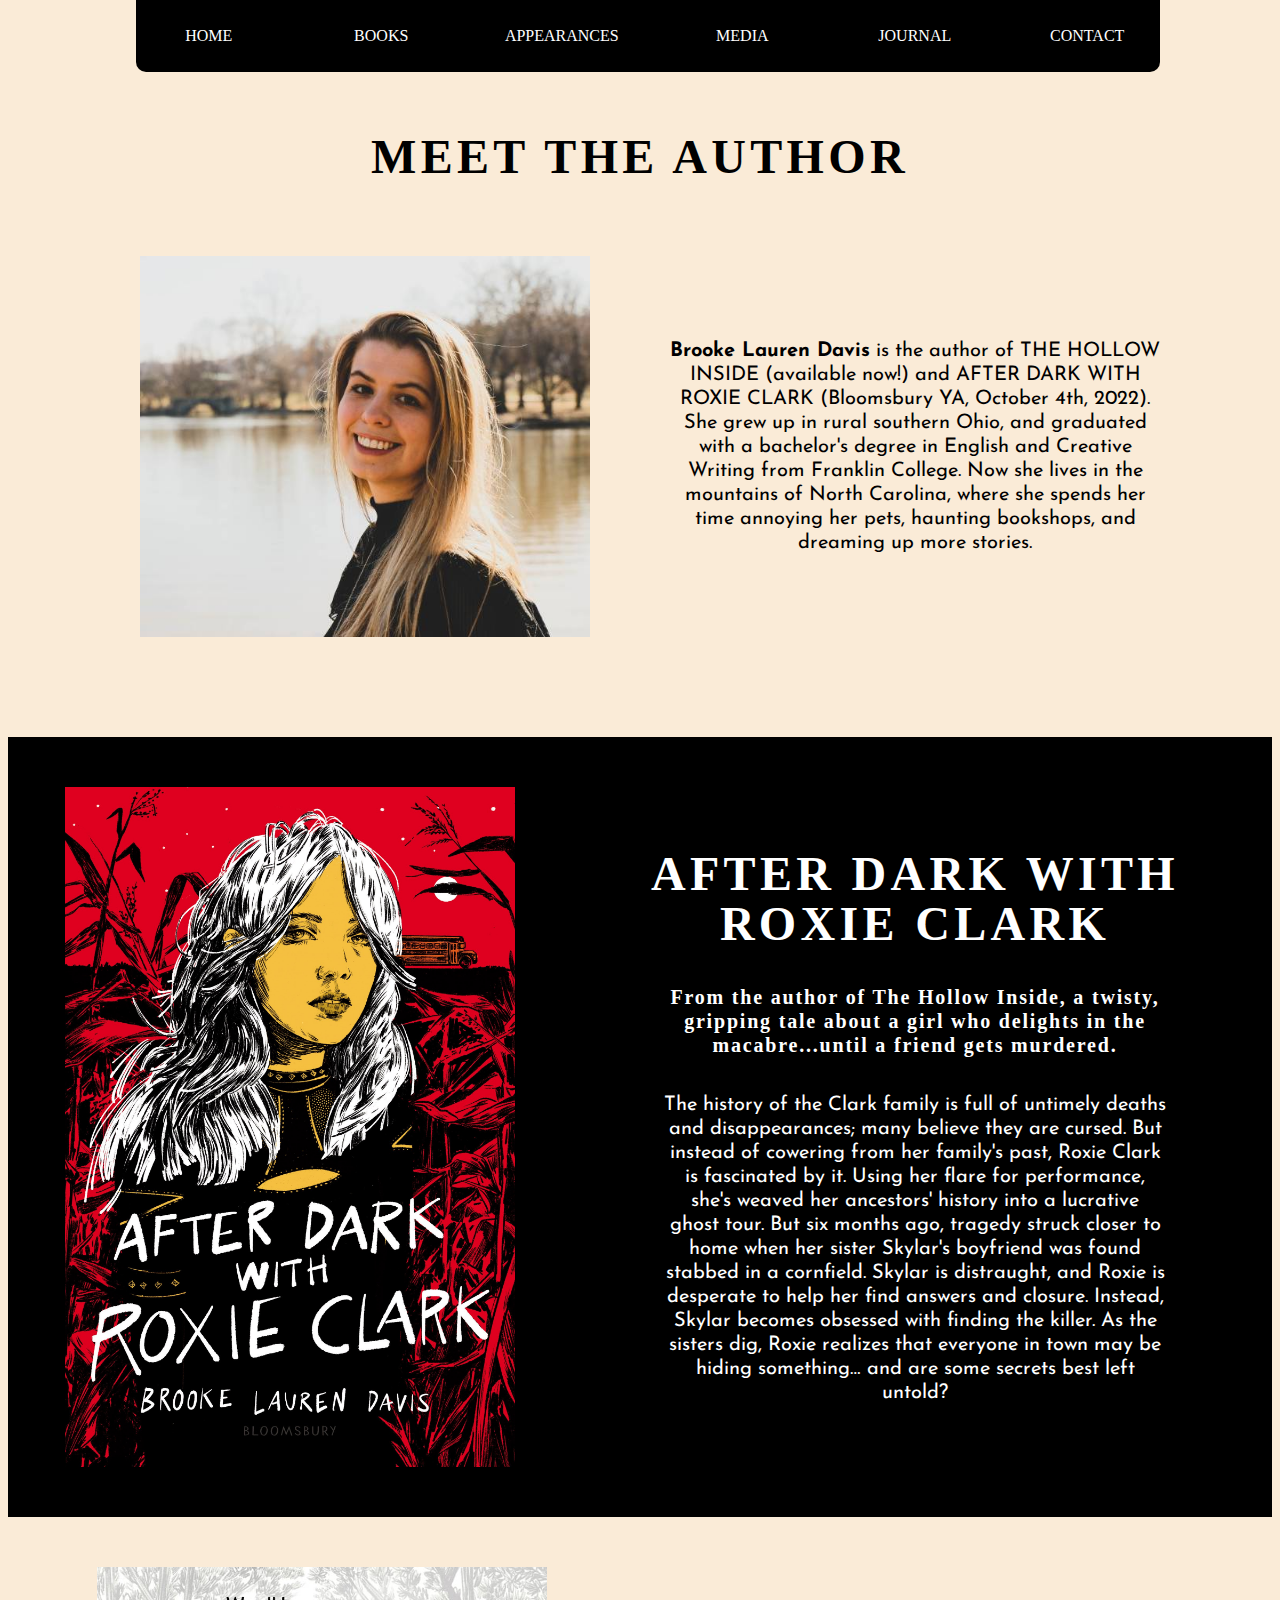
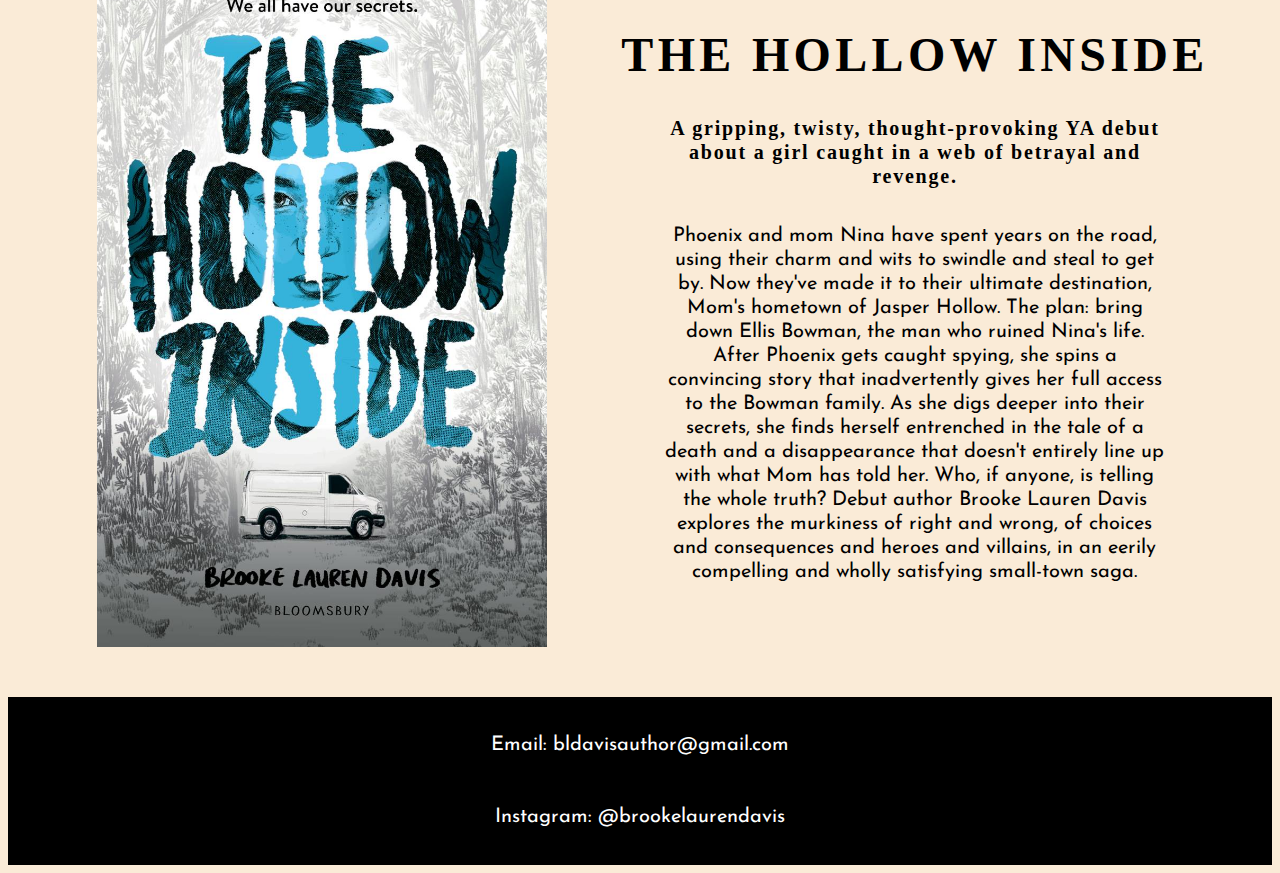
==== index.html @ 76f82fc0 "Initial commit" ====
<DOCTYPLE html>
<html>
<head>
<title>Brooke Lauren Davis</title>
<link rel="stylesheet" href="style.css">
<link rel="stylesheet" href="home.css">

<link href="https://fonts.googleapis.com/css2?family=IM+Fell+DW+Pica+SC&amp;family=Josefin+Sans:wght@100;400;600;700&amp;display=swap" rel="stylesheet">
</head>

<body>
<main>

<nav class="main-nav">

    <ul>

        <li><a href="/">Home</a></li>
        <li><a href="#books">Books</a></li>
        <li><a href="appearances.html">Appearances</a></li>
        <li><a href="media.html">Media</a></li>
        <li><a href="#">Journal</a></li>
        <li><a href="#contact">Contact</a></li>

    </ul>

</nav>

    <header class="home-header">

        <h1>MEET THE AUTHOR</h1>
<div class="header-items">
        <div class="left">
        <img src="img/cover-image.jpg" alt="Brooke Lauren Davis author photo" class="large-pic" />
        
        </div>
        
        <div class="right">
        <p><strong>Brooke Lauren Davis</strong> is the author of THE HOLLOW INSIDE (available now!) and AFTER DARK WITH ROXIE CLARK (Bloomsbury YA, October 4th, 2022). She grew up in rural southern Ohio, and graduated with a bachelor's degree in English and Creative Writing from Franklin College. Now she lives in the mountains of North Carolina, where she spends her time annoying her pets, haunting bookshops, and dreaming up more stories.</p>
    </div>
</div>

    </header>

<div id="books">

    <section class="after-dark">
        
    <div class="book-1">
        <img src="img/after-dark-with-roxie-clark-cover.jpg" alt="After Dark with Roxie Clark cover" class="roxie-cover large-pic" />

        <div>
            <h2>After Dark with Roxie Clark</h2>
            <h3>From the author of The Hollow Inside, a twisty, gripping tale about a girl who delights in the macabre...until a friend gets murdered.</h3>

            


            <p>The history of the Clark family is full of untimely deaths and disappearances; many believe they are cursed. But instead of cowering from her family's past, Roxie Clark is fascinated by it. Using her flare for performance, she's weaved her ancestors' history into a lucrative ghost tour. But six months ago, tragedy struck closer to home when her sister Skylar's boyfriend was found stabbed in a cornfield. Skylar is distraught, and Roxie is desperate to help her find answers and closure. Instead, Skylar becomes obsessed with finding the killer. As the sisters dig, Roxie realizes that everyone in town may be hiding something… and are some secrets best left untold?</p>
        </div>
    </div>
    </section>


    <section class="hollow-inside">

        <div class="book-2">
            <img src="img/hollow-inside-cover.jpg" alt="The Hollow Inside cover" class="hollow-cover large-pic" />

            <div>
                <h2>The Hollow Inside</h2>
                <h3>A gripping, twisty, thought-provoking YA debut about a girl caught in a web of betrayal and revenge.</h3>



                <p>Phoenix and mom Nina have spent years on the road, using their charm and wits to swindle and steal to get by. Now they've made it to their ultimate destination, Mom's hometown of Jasper Hollow. The plan: bring down Ellis Bowman, the man who ruined Nina's life.

                After Phoenix gets caught spying, she spins a convincing story that inadvertently gives her full access to the Bowman family. As she digs deeper into their secrets, she finds herself entrenched in the tale of a death and a disappearance that doesn't entirely line up with what Mom has told her. Who, if anyone, is telling the whole truth?

                Debut author Brooke Lauren Davis explores the murkiness of right and wrong, of choices and consequences and heroes and villains, in an eerily compelling and wholly satisfying small-town saga.</p>
            </div> 

        </div>

    </section>

</div>


    <footer id="contact" class="home-footer">
        <p>Email: <a href="mailto:blddavisauthor@gmail.com">bldavisauthor@gmail.com</a></p>
        <p>Instagram: <a href="https://www.instagram.com/brookelaurendavis/?hl=en" target="_blank">@brookelaurendavis</a></p>
    </footer>




</main>




</body>





</html>
---- style.css ----
* {
    box-sizing: border-box;
}

body {
    text-align: center;
    font-family: "Josefin Sans";
    line-height: 24px;
    background: antiquewhite;
    padding-top: 200px;
}

@media screen and (min-width: 700px) {

    body {
        padding-top: 50px;
    }
}





a:link,
a:visited {
    color: white;
    text-decoration: none;
}



a:hover {

    color: #930114;
}



p {
    padding: 24px;
    margin: auto;
    max-width: 550px;
    font-size: 1.25rem;


}

h1,
h2 {
    letter-spacing: 0.09em;
    font-family: "IM FELL DW Pica SC";
    text-transform: uppercase;
    width: 100%;
    max-width: 700px;
    margin: auto;
    padding: 24px;
    line-height: 50px;
    font-size: 3rem;
}


h3 {

    letter-spacing: 0.09em;
    font-family: "IM FELL DW Pica SC";
    width: 100%;
    max-width: 550px;
    margin: auto;
    padding: 12px;
    font-size: 1.25rem;
}

.main-nav {
    top: 0;
    position: fixed;
    width: 100%;
    z-index: 2;
}


.main-nav ul {
    list-style-type: none;
    background-color: black;
    padding: 24px;
    font-family: "IM FELL DW Pica SC";
    max-width: 80%;
    margin: auto;
    border-radius: 0 0 10px 10px;

}

.main-nav li {

    font-size: 1rem;
    text-transform: uppercase;
    min-width: 10%;
}


@media screen and (min-width: 700px) {
    .main-nav ul {
        display: flex;
        justify-content: space-between;
    }
}



.rect-img-container {
    display: block;
    position: relative;
  }
  
  .rect-img-container::after {
    content: "";
    display: block;
    padding-bottom: 100%;
  }
  
  .rect-img {
    position: absolute;
    width: 100%;
    left: 0;
    top: 0;
    height: 100%;
    object-fit: cover; }
---- home.css ----
.home-header {

    border: 0;
    margin: 0;
    background-color: antiquewhite;
}



@media screen and (min-width: 600px) {

    .home-header {
        padding: 50px;
    }
}

section.home {
    padding: 50px 12px;
    border: 0;
    margin: 0;

}



.large-pic {
    width: 100%;
    max-width: 550px;
    padding: 50px;
}

.home-footer {
    background-color: black;
    padding: 12px;
    color: white
}

.home-footer a:link,
.home-footer a:visited {

    color: white;
}

.after-dark {
    background-color: black;
    color: white;
}


.hollow-inside {
    background-color: antiquewhite;
}


@media screen and (min-width: 1000px) {

    .book-1,
    .book-2,
    .header-items {
        display: flex;
        justify-content: center;
        align-items: center;
    }
}
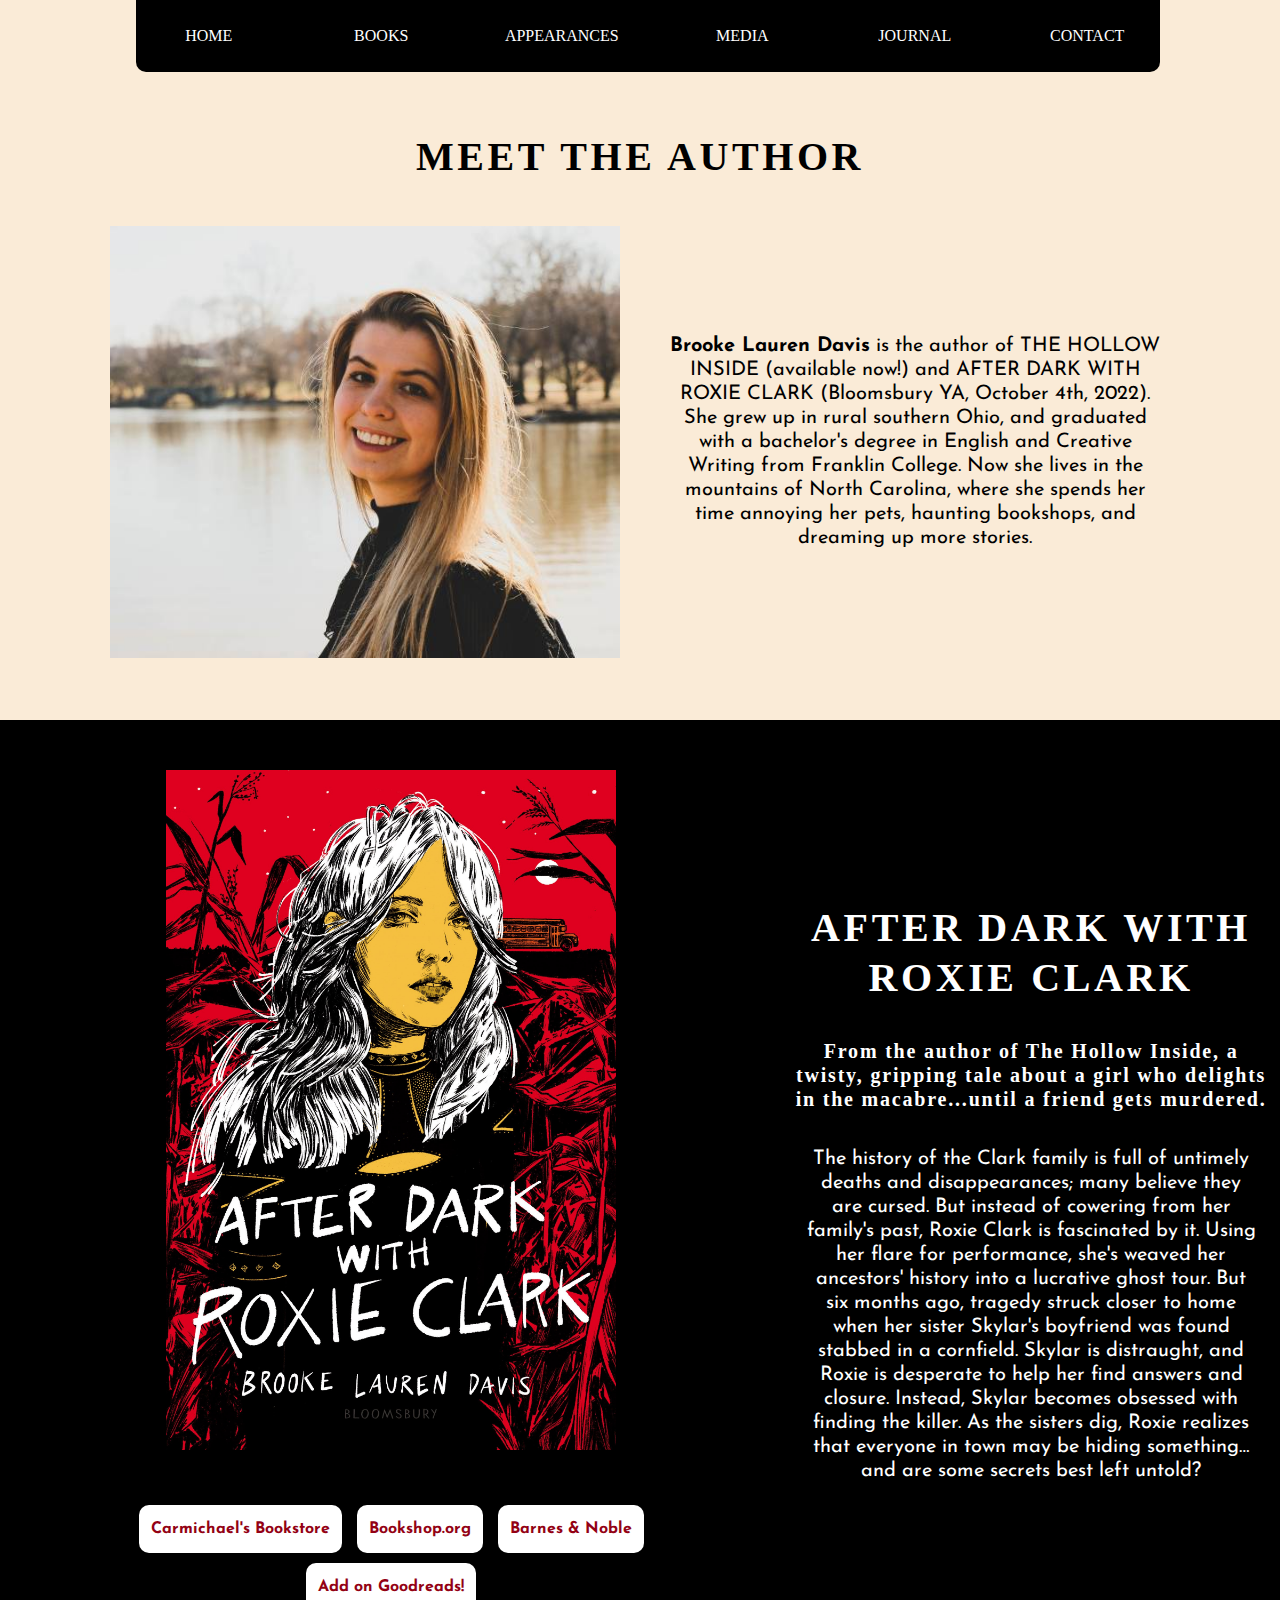
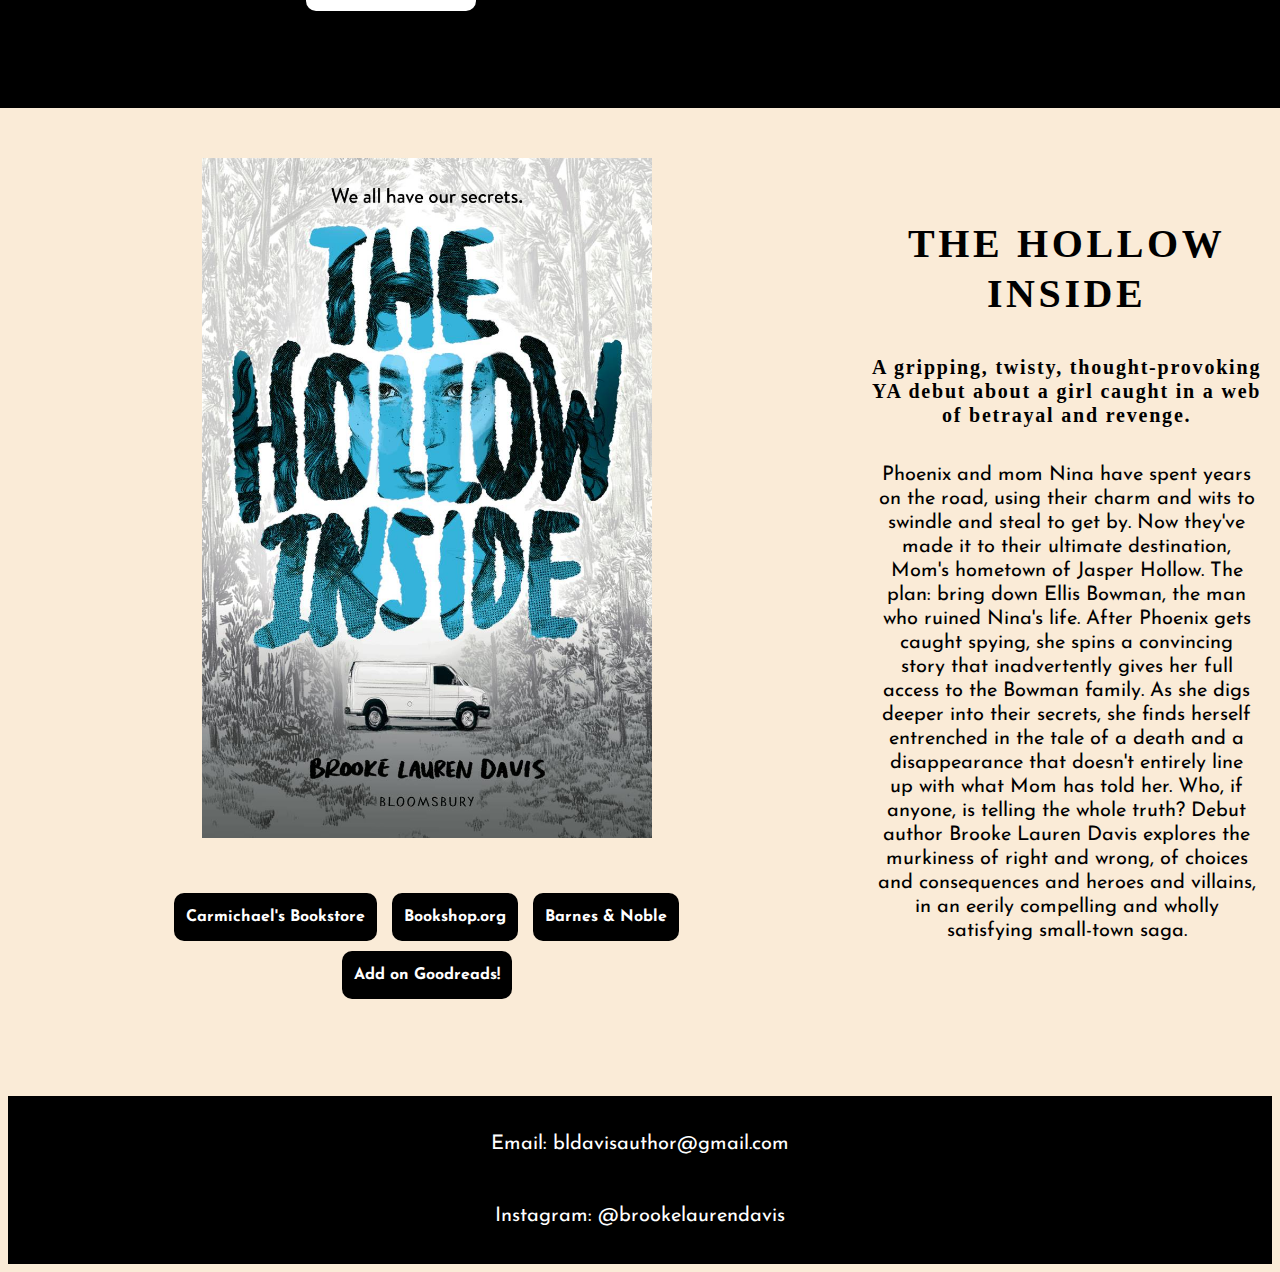
==== commit 9371d12f: "Update site to latest version with all working pages" ====
--- a/index.html
+++ b/index.html
@@ -6,6 +6,7 @@
 <link rel="stylesheet" href="home.css">
 
 <link href="https://fonts.googleapis.com/css2?family=IM+Fell+DW+Pica+SC&amp;family=Josefin+Sans:wght@100;400;600;700&amp;display=swap" rel="stylesheet">
+<meta name="viewport" content="width=device-width, initial-scale=1">
 </head>
 
 <body>
@@ -31,7 +32,7 @@
         <h1>MEET THE AUTHOR</h1>
 <div class="header-items">
         <div class="left">
-        <img src="img/cover-image.jpg" alt="Brooke Lauren Davis author photo" class="large-pic" />
+        <img src="img/cover-image.jpg" alt="Brooke Lauren Davis author photo" class="large-pic selfie" />
         
         </div>
         
@@ -47,7 +48,19 @@
     <section class="after-dark">
         
     <div class="book-1">
-        <img src="img/after-dark-with-roxie-clark-cover.jpg" alt="After Dark with Roxie Clark cover" class="roxie-cover large-pic" />
+        <div class="book-img">
+            <img src="img/after-dark-with-roxie-clark-cover.jpg" alt="After Dark with Roxie Clark cover" class="roxie-cover large-pic" />
+            
+
+            <div>
+
+            <a href="https://www.carmichaelsbookstore.com/book/9781547606146">Carmichael's Bookstore</a>
+            <a href="https://bookshop.org/p/books/after-dark-with-roxie-clark-brooke-lauren-davis/17892831?ean=9781547606146">Bookshop.org</a>
+            <a href="https://www.barnesandnoble.com/w/after-dark-with-roxie-clark-brooke-lauren-davis/1140777683">Barnes &amp; Noble</a>
+            <a href="https://www.goodreads.com/book/show/59808535-after-dark-with-roxie-clark">Add on Goodreads!</a>
+            </div>
+            
+        </div>
 
         <div>
             <h2>After Dark with Roxie Clark</h2>
@@ -57,6 +70,9 @@
 
 
             <p>The history of the Clark family is full of untimely deaths and disappearances; many believe they are cursed. But instead of cowering from her family's past, Roxie Clark is fascinated by it. Using her flare for performance, she's weaved her ancestors' history into a lucrative ghost tour. But six months ago, tragedy struck closer to home when her sister Skylar's boyfriend was found stabbed in a cornfield. Skylar is distraught, and Roxie is desperate to help her find answers and closure. Instead, Skylar becomes obsessed with finding the killer. As the sisters dig, Roxie realizes that everyone in town may be hiding something… and are some secrets best left untold?</p>
+
+
+
         </div>
     </div>
     </section>
@@ -65,7 +81,20 @@
     <section class="hollow-inside">
 
         <div class="book-2">
+            
+            <div class="book-img book-img2">
             <img src="img/hollow-inside-cover.jpg" alt="The Hollow Inside cover" class="hollow-cover large-pic" />
+
+            <div>
+                
+            <a href="https://www.carmichaelsbookstore.com/book/9781547606115">Carmichael's Bookstore</a>
+            <a href="https://bookshop.org/p/books/the-hollow-inside-brooke-lauren-davis/15345281?ean=9781547606115">Bookshop.org</a>
+            <a href="https://www.barnesandnoble.com/w/the-hollow-inside-brooke-davis/1137456048">Barnes &amp; Noble</a>
+            <a href="https://www.goodreads.com/book/show/54860258-the-hollow-inside">Add on Goodreads!</a>
+
+            </div>
+
+        </div>
 
             <div>
                 <h2>The Hollow Inside</h2>
--- a/style.css
+++ b/style.css
@@ -7,17 +7,15 @@
     font-family: "Josefin Sans";
     line-height: 24px;
     background: antiquewhite;
-    padding-top: 200px;
+
 }
 
-@media screen and (min-width: 700px) {
+@media screen and (min-width: 768px) {
 
     body {
         padding-top: 50px;
     }
 }
-
-
 
 
 
@@ -55,7 +53,8 @@
     margin: auto;
     padding: 24px;
     line-height: 50px;
-    font-size: 3rem;
+    font-size: 2.5rem;
+
 }
 
 
@@ -109,18 +108,34 @@
 .rect-img-container {
     display: block;
     position: relative;
-  }
-  
-  .rect-img-container::after {
+}
+
+.rect-img-container::after {
     content: "";
     display: block;
     padding-bottom: 100%;
-  }
-  
-  .rect-img {
+}
+
+.rect-img {
     position: absolute;
     width: 100%;
     left: 0;
     top: 0;
     height: 100%;
-    object-fit: cover; }
+    object-fit: cover;
+}
+
+
+
+
+main {
+    margin-top: 200px;
+}
+
+/* MEDIA QUERIES */ 
+
+@media screen and (min-width: 700px) {
+   main {
+        margin-top: 0px;
+    }
+}
--- a/home.css
+++ b/home.css
@@ -1,5 +1,3 @@
-
-
 .home-header {
 
     border: 0;
@@ -31,6 +29,10 @@
     padding: 50px;
 }
 
+.selfie {
+    padding: 20px;
+}
+
 .home-footer {
     background-color: black;
     padding: 12px;
@@ -46,11 +48,13 @@
 .after-dark {
     background-color: black;
     color: white;
+    margin: -8px;
 }
 
 
 .hollow-inside {
     background-color: antiquewhite;
+    margin: -8px;
 }
 
 
@@ -63,4 +67,54 @@
         justify-content: center;
         align-items: center;
     }
+}
+
+.book-img,
+.book-img2 {
+    display: flex;
+    flex-wrap: wrap;
+    justify-content: center;
+    align-items: center;
+    flex-direction: row;
+    margin-bottom: 50px;
+    align-content: space-around;
+
+}
+
+
+
+
+
+.book-img div:first-of-type {
+
+    max-width: 550px;
+}
+
+.book-img a {
+
+    background-color: white;
+    color: #930114;
+    width: auto;
+    display: inline-block;
+    margin: 5px;
+    border-radius: 10px;
+    font-weight: bold;
+    padding: 12px;
+    transition: transform 100ms;
+}
+
+.book-img a:hover {
+    transform: scale(97%);
+
+}
+
+.book-img2 a {
+
+    background-color: black;
+    color: white;
+}
+
+section {
+
+    padding-bottom: 50px;
 }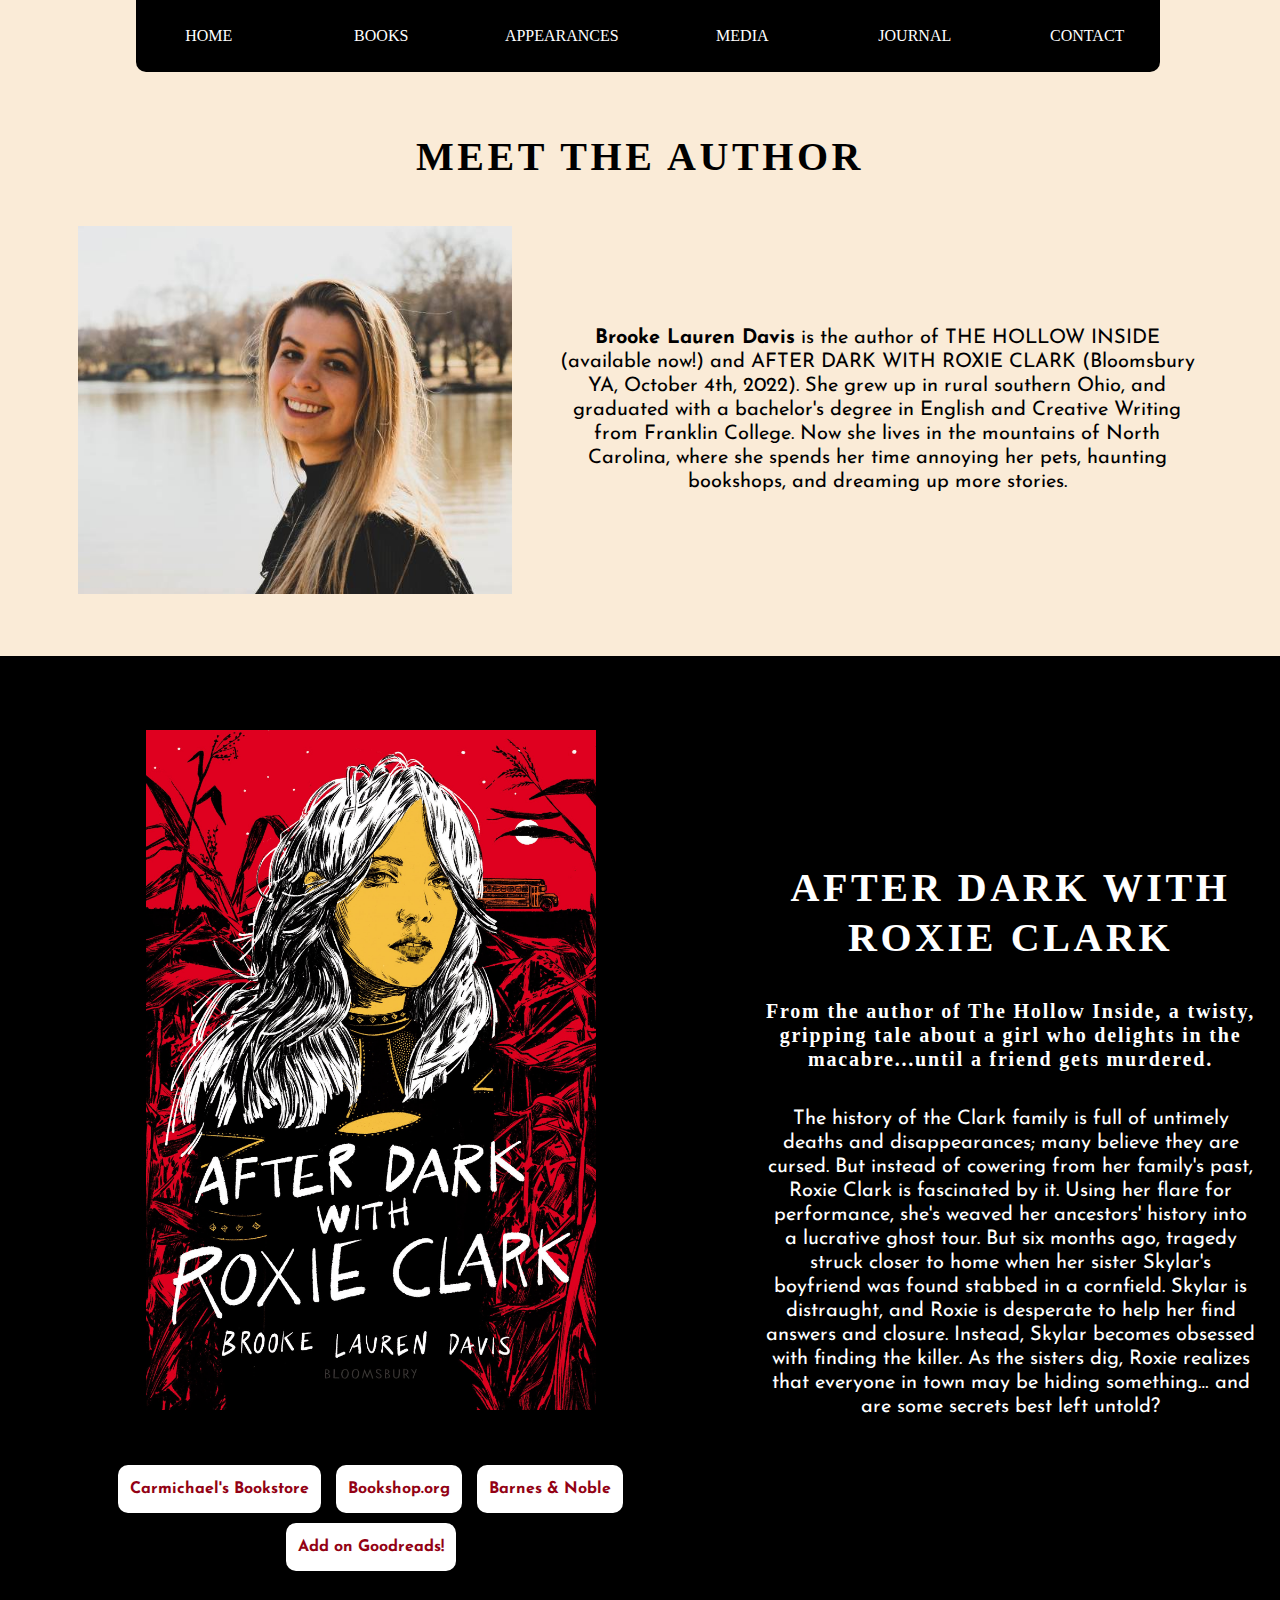
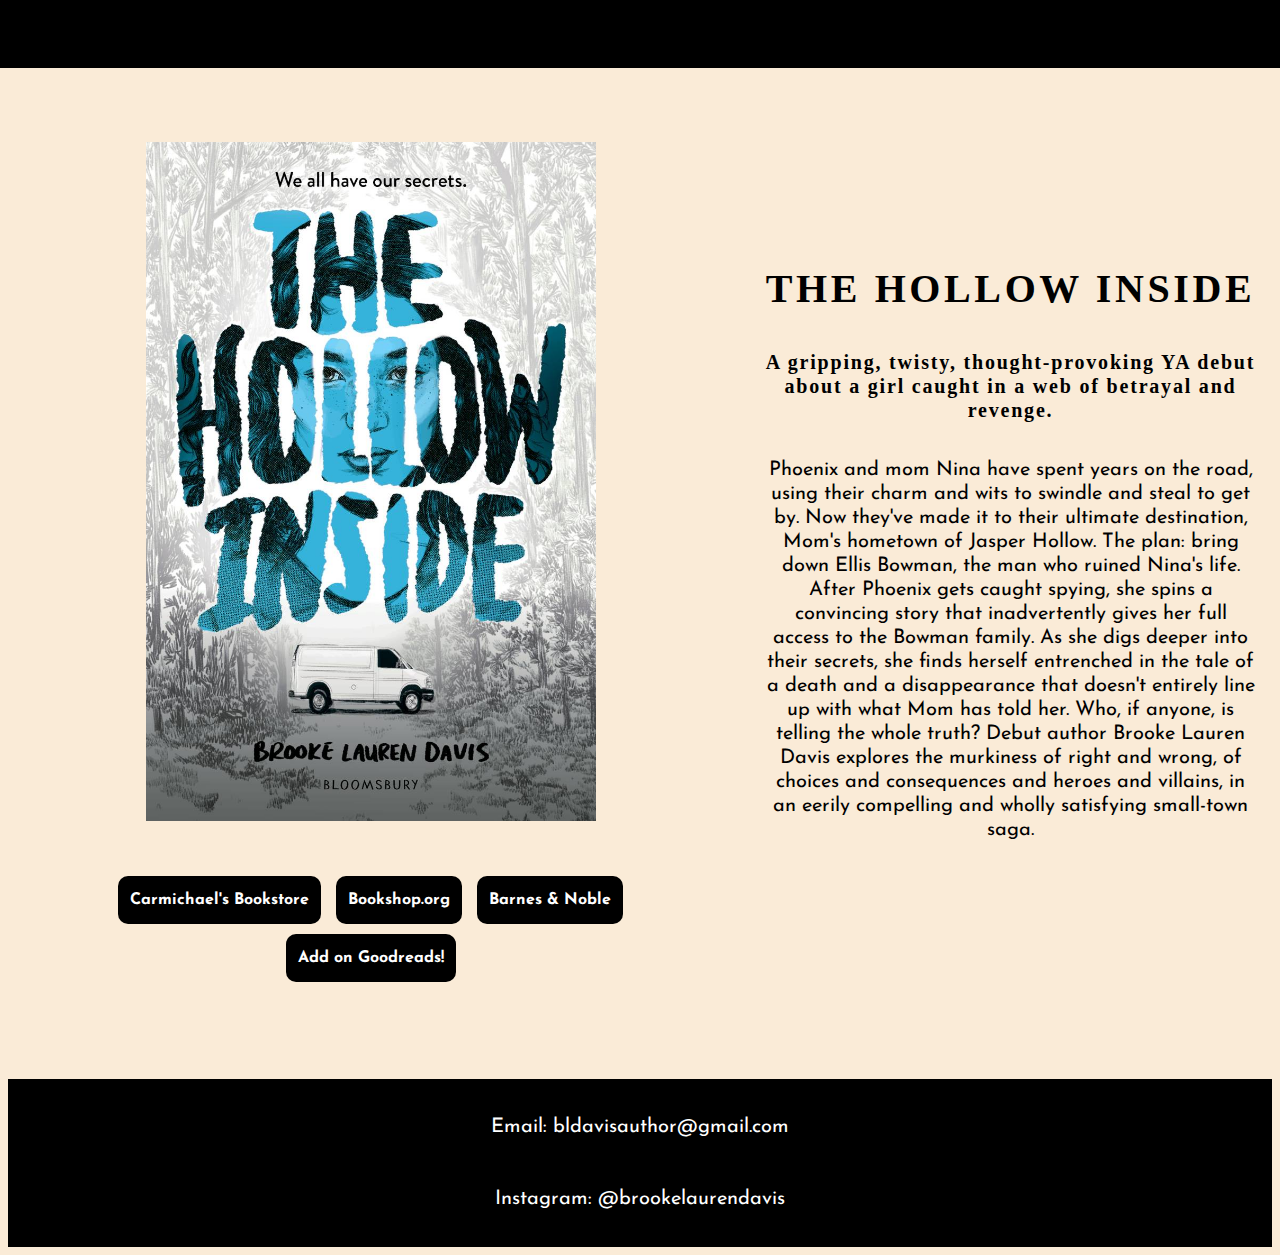
==== commit c13ddc51: "Book listings flexbox change" ====
--- a/index.html
+++ b/index.html
@@ -4,6 +4,7 @@
 <title>Brooke Lauren Davis</title>
 <link rel="stylesheet" href="style.css">
 <link rel="stylesheet" href="home.css">
+
 
 <link href="https://fonts.googleapis.com/css2?family=IM+Fell+DW+Pica+SC&amp;family=Josefin+Sans:wght@100;400;600;700&amp;display=swap" rel="stylesheet">
 <meta name="viewport" content="width=device-width, initial-scale=1">
@@ -128,6 +129,7 @@
 
 
 
+<script src="javascript.js"></script>
 
 </body>
 
--- a/style.css
+++ b/style.css
@@ -37,7 +37,7 @@
 p {
     padding: 24px;
     margin: auto;
-    max-width: 550px;
+    max-width: 800px;
     font-size: 1.25rem;
 
 
@@ -56,6 +56,7 @@
     font-size: 2.5rem;
 
 }
+
 
 
 h3 {
--- a/home.css
+++ b/home.css
@@ -49,12 +49,14 @@
     background-color: black;
     color: white;
     margin: -8px;
+
 }
 
 
 .hollow-inside {
     background-color: antiquewhite;
     margin: -8px;
+
 }
 
 
@@ -66,7 +68,13 @@
         display: flex;
         justify-content: center;
         align-items: center;
+        max-width: 1440px;
+        margin: 0 auto;
+
+
     }
+
+
 }
 
 .book-img,
@@ -78,6 +86,7 @@
     flex-direction: row;
     margin-bottom: 50px;
     align-content: space-around;
+    padding-top: 24px;
 
 }
 
